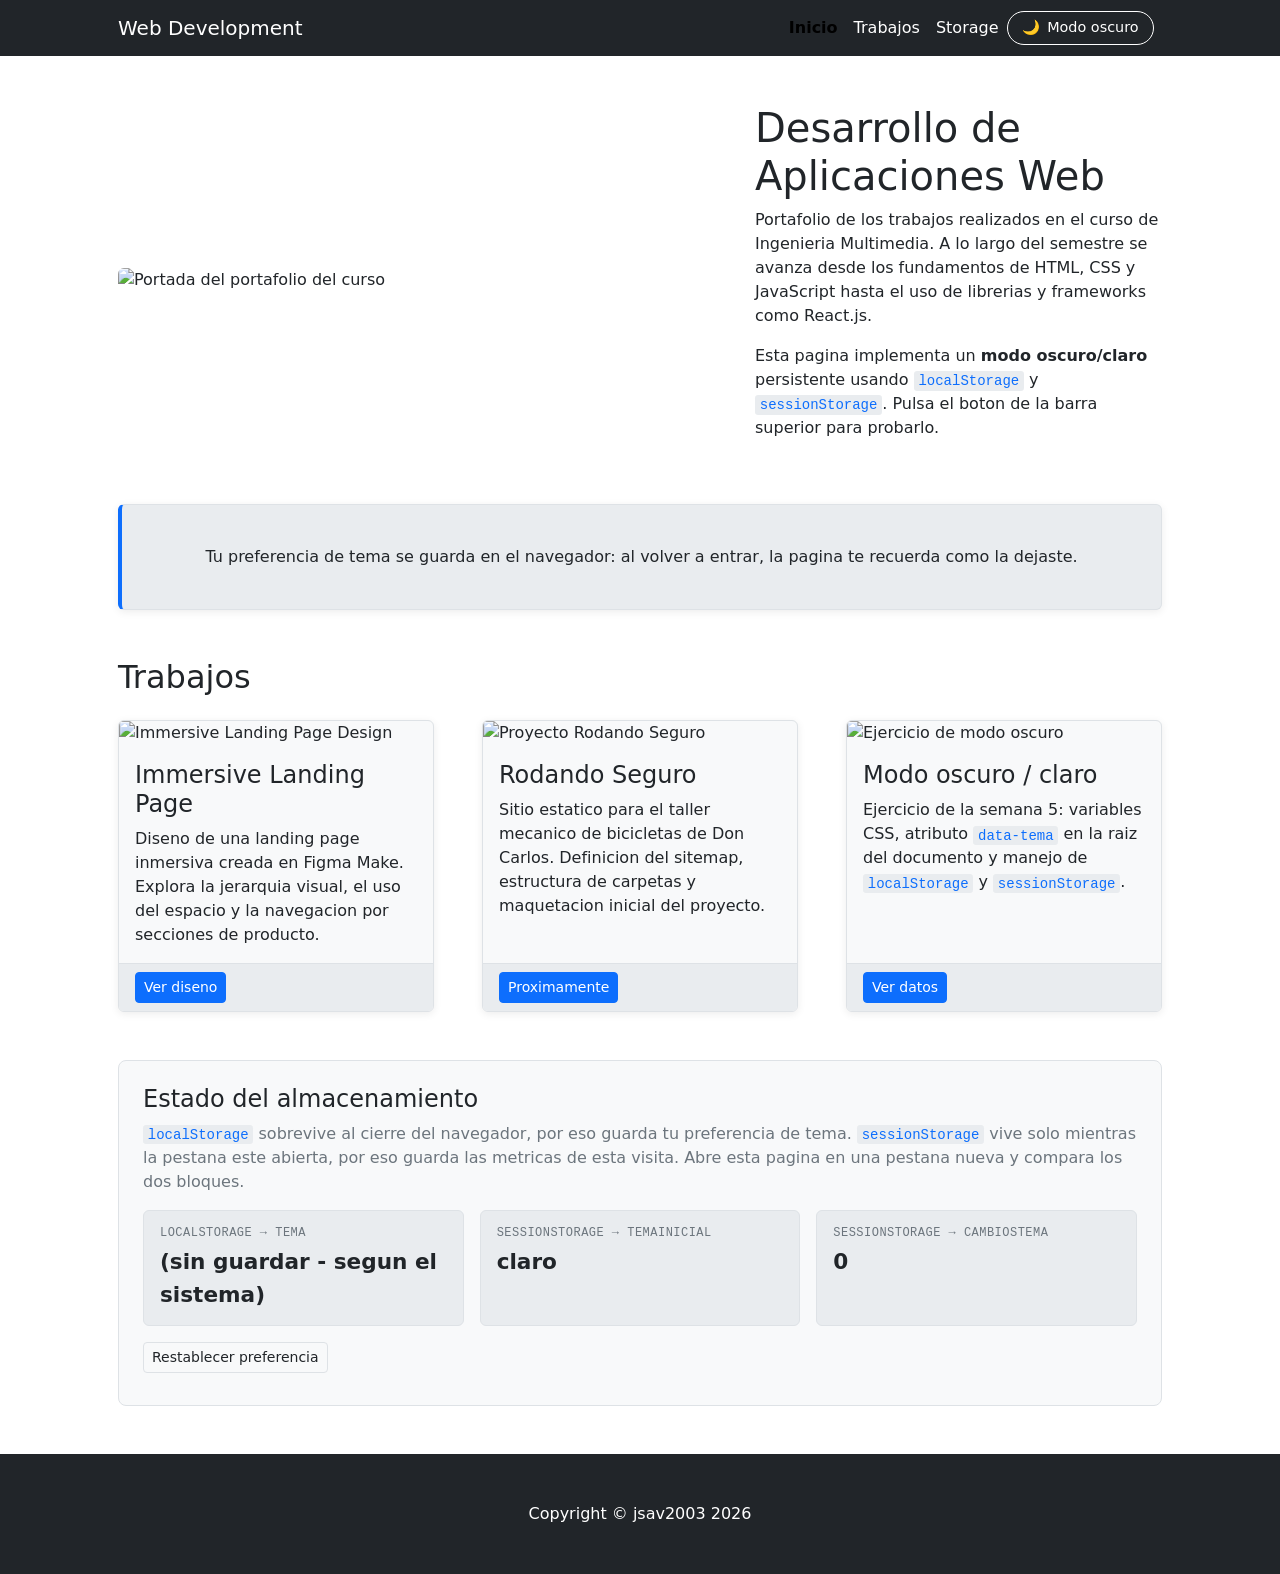
==== index.html @ 3b8ce4d8 "feat: modo oscuro/claro con localStorage y sessionStorage Implementa el ejercicio de la semana 5 sob" ====
<!DOCTYPE html>
<html lang="es" data-tema="claro">

<head>
    <meta charset="utf-8" />
    <meta name="viewport" content="width=device-width, initial-scale=1, shrink-to-fit=no" />
    <meta name="description" content="Portafolio del curso Desarrollo de Aplicaciones Web con modo oscuro/claro" />
    <meta name="author" content="jsav2003" />
    <title>Web Development - Portafolio</title>

    <!--
      Script anti-FOUC (Flash Of Unstyled Content).
      Se ejecuta ANTES de que el navegador pinte la pagina para que, al recargar
      en modo oscuro, no aparezca un destello blanco. Es el unico JS inline del
      proyecto; toda la logica restante vive en js/main.js
    -->
    <script>
        (function () {
            try {
                var temaGuardado = localStorage.getItem('tema');
                if (!temaGuardado) {
                    var prefiereOscuro = window.matchMedia('(prefers-color-scheme: dark)').matches;
                    temaGuardado = prefiereOscuro ? 'oscuro' : 'claro';
                }
                document.documentElement.setAttribute('data-tema', temaGuardado);
            } catch (e) {
                // Modo incognito o storage bloqueado: se queda en el tema claro por defecto
            }
        })();
    </script>

    <!-- Bootstrap 5.2.3 (CDN) -->
    <link href="https://cdn.jsdelivr.net/npm/bootstrap@5.2.3/dist/css/bootstrap.min.css" rel="stylesheet" />
    <!-- Estilos propios: aqui vive el tema oscuro/claro -->
    <link href="css/styles.css" rel="stylesheet" />
</head>

<body>
    <!-- Navbar -->
    <nav class="navbar navbar-expand-lg">
        <div class="container px-5">
            <a class="navbar-brand" href="#!">Web Development</a>

            <!--
              El boton del tema va FUERA del .collapse y con order-lg-3 para que
              quede siempre visible: en movil junto a la hamburguesa, y en
              escritorio al final de la barra. Si estuviera dentro del menu
              colapsable habria que abrir la hamburguesa para cambiar de tema.
            -->
            <button id="btn-tema" class="btn btn-tema ms-auto me-2 order-lg-3" type="button" aria-pressed="false"
                aria-label="Cambiar entre modo claro y oscuro">
                <span id="icono-tema" aria-hidden="true">&#127769;</span>
                <!-- Bajo 576px solo se muestra el icono para que quepa junto a la
                     hamburguesa; el aria-label del boton mantiene la accesibilidad -->
                <span id="texto-tema" class="d-none d-sm-inline">Modo oscuro</span>
            </button>

            <button class="navbar-toggler order-lg-4" type="button" data-bs-toggle="collapse"
                data-bs-target="#navbarSupportedContent" aria-controls="navbarSupportedContent" aria-expanded="false"
                aria-label="Abrir navegacion"><span class="navbar-toggler-icon"></span></button>

            <div class="collapse navbar-collapse order-lg-2" id="navbarSupportedContent">
                <ul class="navbar-nav ms-auto mb-2 mb-lg-0 align-items-lg-center">
                    <li class="nav-item"><a class="nav-link active" aria-current="page" href="#!">Inicio</a></li>
                    <li class="nav-item"><a class="nav-link" href="#modules">Trabajos</a></li>
                    <li class="nav-item"><a class="nav-link" href="#panel-storage">Storage</a></li>
                </ul>
            </div>
        </div>
    </nav>

    <!-- Contenido -->
    <div class="container px-4 px-lg-5">
        <!-- Hero -->
        <div class="row gx-4 gx-lg-5 align-items-center my-5">
            <div class="col-lg-7">
                <img class="img-fluid rounded mb-4 mb-lg-0"
                    src="https://dummyimage.com/900x400/0d6efd/ffffff.jpg&text=Desarrollo+de+Aplicaciones+Web"
                    alt="Portada del portafolio del curso" />
            </div>
            <div class="col-lg-5">
                <h1 class="font-weight-light">Desarrollo de Aplicaciones Web</h1>
                <p>Portafolio de los trabajos realizados en el curso de Ingenieria Multimedia. A lo largo del semestre
                    se avanza desde los fundamentos de HTML, CSS y JavaScript hasta el uso de librerias y frameworks
                    como React.js.</p>
                <p>Esta pagina implementa un <strong>modo oscuro/claro</strong> persistente usando
                    <code>localStorage</code> y <code>sessionStorage</code>. Pulsa el boton de la barra superior para
                    probarlo.
                </p>
            </div>
        </div>

        <!-- Call to action -->
        <div class="card tarjeta-cta my-5 py-4 text-center">
            <div class="card-body">
                <p class="m-0">Tu preferencia de tema se guarda en el navegador: al volver a entrar, la pagina te
                    recuerda como la dejaste.</p>
            </div>
        </div>

        <!-- Trabajos -->
        <h2 class="mb-4">Trabajos</h2>
        <div class="row gx-4 gx-lg-5" id="modules">
            <div class="col-md-4 mb-5">
                <div class="card h-100">
                    <img src="https://dummyimage.com/900x400/6f42c1/ffffff.jpg&text=Immersive+Landing+Page"
                        class="card-img-top" alt="Immersive Landing Page Design">
                    <div class="card-body">
                        <h3 class="card-title h4">Immersive Landing Page</h3>
                        <p class="card-text">Diseno de una landing page inmersiva creada en Figma Make. Explora la
                            jerarquia visual, el uso del espacio y la navegacion por secciones de producto.</p>
                    </div>
                    <div class="card-footer">
                        <a class="btn btn-primary btn-sm"
                            href="https://www.figma.com/make/F8ZqIShRKfXpooKJKKJQv5/Immersive-Landing-Page-Design?p=f&preview-route=%2F%23men"
                            target="_blank" rel="noopener">Ver diseno</a>
                    </div>
                </div>
            </div>
            <div class="col-md-4 mb-5">
                <div class="card h-100">
                    <img src="https://dummyimage.com/900x400/198754/ffffff.jpg&text=Rodando+Seguro" class="card-img-top"
                        alt="Proyecto Rodando Seguro">
                    <div class="card-body">
                        <h3 class="card-title h4">Rodando Seguro</h3>
                        <p class="card-text">Sitio estatico para el taller mecanico de bicicletas de Don Carlos.
                            Definicion del sitemap, estructura de carpetas y maquetacion inicial del proyecto.</p>
                    </div>
                    <div class="card-footer"><a class="btn btn-primary btn-sm" href="#!">Proximamente</a></div>
                </div>
            </div>
            <div class="col-md-4 mb-5">
                <div class="card h-100">
                    <img src="https://dummyimage.com/900x400/fd7e14/ffffff.jpg&text=Modo+Oscuro" class="card-img-top"
                        alt="Ejercicio de modo oscuro">
                    <div class="card-body">
                        <h3 class="card-title h4">Modo oscuro / claro</h3>
                        <p class="card-text">Ejercicio de la semana 5: variables CSS, atributo <code>data-tema</code> en
                            la raiz del documento y manejo de <code>localStorage</code> y <code>sessionStorage</code>.
                        </p>
                    </div>
                    <div class="card-footer"><a class="btn btn-primary btn-sm" href="#panel-storage">Ver datos</a></div>
                </div>
            </div>
        </div>

        <!-- Panel que demuestra el uso de los dos storages -->
        <section id="panel-storage" class="panel-storage mb-5">
            <h2 class="h4">Estado del almacenamiento</h2>
            <p class="texto-atenuado">
                <code>localStorage</code> sobrevive al cierre del navegador, por eso guarda tu preferencia de tema.
                <code>sessionStorage</code> vive solo mientras la pestana este abierta, por eso guarda las metricas de
                esta visita. Abre esta pagina en una pestana nueva y compara los dos bloques.
            </p>

            <div class="row g-3">
                <div class="col-md-4">
                    <div class="dato-storage">
                        <span class="etiqueta-storage">localStorage &rarr; tema</span>
                        <span class="valor-storage" id="valor-tema">-</span>
                    </div>
                </div>
                <div class="col-md-4">
                    <div class="dato-storage">
                        <span class="etiqueta-storage">sessionStorage &rarr; temaInicial</span>
                        <span class="valor-storage" id="valor-tema-inicial">-</span>
                    </div>
                </div>
                <div class="col-md-4">
                    <div class="dato-storage">
                        <span class="etiqueta-storage">sessionStorage &rarr; cambiosTema</span>
                        <span class="valor-storage" id="valor-cambios">-</span>
                    </div>
                </div>
            </div>

            <button id="btn-restablecer" class="btn btn-outline-secondary btn-sm mt-3" type="button">
                Restablecer preferencia
            </button>
            <p class="texto-atenuado mt-2 mb-0"><small id="mensaje-restablecer" role="status"></small></p>
        </section>
    </div>

    <!-- Footer -->
    <footer class="pie-pagina py-5">
        <div class="container px-4 px-lg-5">
            <p class="m-0 text-center">Copyright &copy; jsav2003 2026</p>
        </div>
    </footer>

    <!-- Bootstrap JS (navbar responsive) -->
    <script src="https://cdn.jsdelivr.net/npm/bootstrap@5.2.3/dist/js/bootstrap.bundle.min.js"></script>
    <!-- Logica del tema -->
    <script src="js/main.js"></script>
</body>

</html>
---- css/styles.css ----
/* ==========================================================================
   Tema claro / oscuro
   --------------------------------------------------------------------------
   Bootstrap 5.2.3 no trae modo oscuro nativo (los "color modes" llegaron en
   la 5.3), asi que el tema se construye a mano con variables CSS.

   El interruptor es el atributo data-tema del elemento <html>:
       <html data-tema="claro">   ->  usa los valores de :root
       <html data-tema="oscuro">  ->  usa los valores redefinidos abajo

   Cada regla de mas abajo consume las variables, nunca colores fijos, para
   que cambiar de tema solo implique redefinir los tokens.
   ========================================================================== */

/* --- Modo claro: valores por defecto -------------------------------------- */
:root {
    --color-fondo: #ffffff;
    --color-texto: #212529;
    --color-superficie: #f8f9fa;
    /* fondo de tarjetas y paneles */
    --color-superficie-alt: #e9ecef;
    /* fondo de los datos del panel */
    --color-borde: #dee2e6;
    --color-nav: #212529;
    --color-nav-texto: #ffffff;
    --color-atenuado: #6c757d;
    --color-acento: #0d6efd;
    --sombra-tarjeta: 0 .125rem .5rem rgba(0, 0, 0, .075);
}

/* --- Modo oscuro: solo se redefinen los tokens ---------------------------- */
[data-tema="oscuro"] {
    --color-fondo: #121212;
    --color-texto: #e9ecef;
    --color-superficie: #1e1e1e;
    --color-superficie-alt: #2a2a2a;
    --color-borde: #343a40;
    --color-nav: #000000;
    --color-nav-texto: #f8f9fa;
    --color-atenuado: #adb5bd;
    --color-acento: #6ea8fe;
    --sombra-tarjeta: 0 .125rem .5rem rgba(0, 0, 0, .5);
}

/* ==========================================================================
   Base
   ========================================================================== */

body {
    margin: 0;
    background-color: var(--color-fondo);
    color: var(--color-texto);
    /* La transicion suaviza el cambio de tema en lugar de un corte brusco */
    transition: background-color .3s ease, color .3s ease;
}

/* Respeta a quien pidio menos animacion en su sistema operativo */
@media (prefers-reduced-motion: reduce) {

    body,
    .card,
    .btn-tema {
        transition: none;
    }
}

h1,
h2,
h3,
h4,
h5,
h6 {
    color: var(--color-texto);
}

code {
    color: var(--color-acento);
    background-color: var(--color-superficie-alt);
    padding: .1rem .3rem;
    border-radius: .2rem;
}

.texto-atenuado {
    color: var(--color-atenuado);
}

/* ==========================================================================
   Navbar
   ========================================================================== */

.navbar {
    background-color: var(--color-nav);
    transition: background-color .3s ease;
}

.navbar .navbar-brand,
.navbar .nav-link {
    color: var(--color-nav-texto);
}

.navbar .nav-link:hover,
.navbar .nav-link:focus {
    color: var(--color-acento);
}

.navbar .nav-link.active {
    font-weight: 600;
}

/* Icono "hamburguesa" dibujado en blanco para que se vea sobre la nav oscura */
.navbar-toggler {
    border-color: rgba(255, 255, 255, .3);
}

.navbar-toggler-icon {
    background-image: url("data:image/svg+xml,%3csvg xmlns='http://www.w3.org/2000/svg' viewBox='0 0 30 30'%3e%3cpath stroke='rgba%28255,255,255,0.75%29' stroke-linecap='round' stroke-miterlimit='10' stroke-width='2' d='M4 7h22M4 15h22M4 23h22'/%3e%3c/svg%3e");
}

/* --- Boton de cambio de tema --------------------------------------------- */

.btn-tema {
    background-color: transparent;
    color: var(--color-nav-texto);
    border: 1px solid var(--color-nav-texto);
    border-radius: 2rem;
    padding: .35rem .9rem;
    font-size: .9rem;
    display: inline-flex;
    align-items: center;
    gap: .45rem;
    transition: background-color .2s ease, color .2s ease;
}

.btn-tema:hover {
    background-color: var(--color-nav-texto);
    color: var(--color-nav);
}

.btn-tema:focus-visible {
    outline: 2px solid var(--color-acento);
    outline-offset: 2px;
}

/* ==========================================================================
   Tarjetas
   ========================================================================== */

.card {
    background-color: var(--color-superficie);
    color: var(--color-texto);
    border-color: var(--color-borde);
    box-shadow: var(--sombra-tarjeta);
    transition: background-color .3s ease, color .3s ease, border-color .3s ease;
}

.card-footer {
    background-color: var(--color-superficie-alt);
    border-top-color: var(--color-borde);
}

/* Tarjeta destacada (call to action) */
.tarjeta-cta {
    background-color: var(--color-superficie-alt);
    border-left: 4px solid var(--color-acento);
}

/* ==========================================================================
   Panel de storage
   ========================================================================== */

.panel-storage {
    background-color: var(--color-superficie);
    border: 1px solid var(--color-borde);
    border-radius: .5rem;
    padding: 1.5rem;
    transition: background-color .3s ease, border-color .3s ease;
}

.dato-storage {
    background-color: var(--color-superficie-alt);
    border: 1px solid var(--color-borde);
    border-radius: .375rem;
    padding: .85rem 1rem;
    height: 100%;
    display: flex;
    flex-direction: column;
    gap: .25rem;
}

.etiqueta-storage {
    font-size: .75rem;
    text-transform: uppercase;
    letter-spacing: .04em;
    color: var(--color-atenuado);
    font-family: ui-monospace, SFMono-Regular, Menlo, Consolas, monospace;
}

.valor-storage {
    font-size: 1.35rem;
    font-weight: 600;
    color: var(--color-texto);
}

.btn-outline-secondary {
    color: var(--color-texto);
    border-color: var(--color-borde);
}

.btn-outline-secondary:hover {
    background-color: var(--color-superficie-alt);
    color: var(--color-texto);
    border-color: var(--color-atenuado);
}

/* ==========================================================================
   Footer
   ========================================================================== */

.pie-pagina {
    background-color: var(--color-nav);
    color: var(--color-nav-texto);
    transition: background-color .3s ease;
}
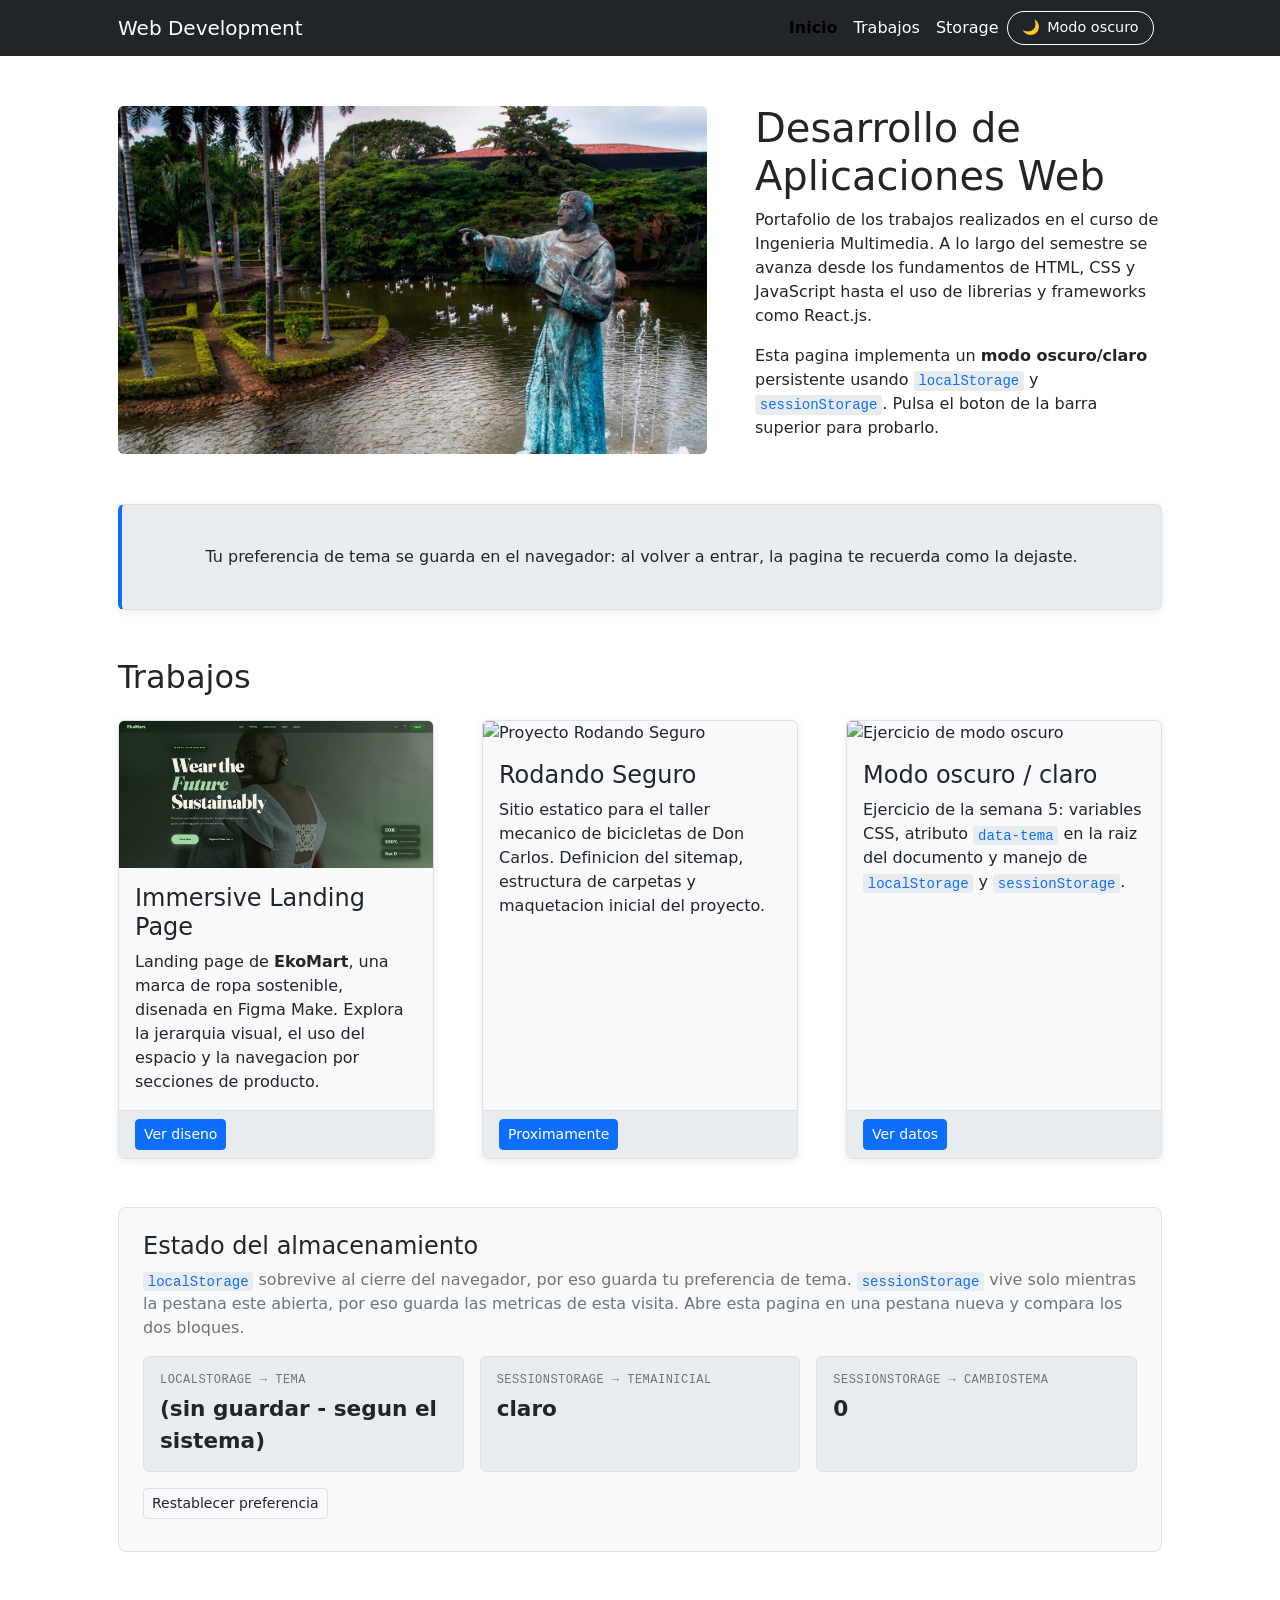
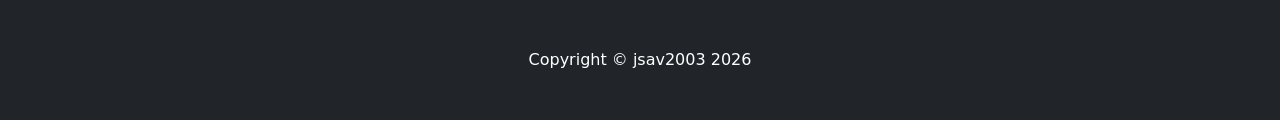
==== commit 17f9bfed: "feat: agrega las imagenes propias del banner y del diseno EkoMart - assets/img/banner.jpg: foto del " ====
--- a/index.html
+++ b/index.html
@@ -74,9 +74,8 @@
         <!-- Hero -->
         <div class="row gx-4 gx-lg-5 align-items-center my-5">
             <div class="col-lg-7">
-                <img class="img-fluid rounded mb-4 mb-lg-0"
-                    src="https://dummyimage.com/900x400/0d6efd/ffffff.jpg&text=Desarrollo+de+Aplicaciones+Web"
-                    alt="Portada del portafolio del curso" />
+                <img class="img-fluid rounded mb-4 mb-lg-0" src="assets/img/banner.jpg"
+                    alt="Lago y estatua del campus de la Universidad de San Buenaventura Cali" />
             </div>
             <div class="col-lg-5">
                 <h1 class="font-weight-light">Desarrollo de Aplicaciones Web</h1>
@@ -103,16 +102,17 @@
         <div class="row gx-4 gx-lg-5" id="modules">
             <div class="col-md-4 mb-5">
                 <div class="card h-100">
-                    <img src="https://dummyimage.com/900x400/6f42c1/ffffff.jpg&text=Immersive+Landing+Page"
-                        class="card-img-top" alt="Immersive Landing Page Design">
+                    <img src="assets/img/ekomart.jpg" class="card-img-top"
+                        alt="Pagina de inicio de EkoMart con el titulo Wear the Future Sustainably">
                     <div class="card-body">
                         <h3 class="card-title h4">Immersive Landing Page</h3>
-                        <p class="card-text">Diseno de una landing page inmersiva creada en Figma Make. Explora la
-                            jerarquia visual, el uso del espacio y la navegacion por secciones de producto.</p>
+                        <p class="card-text">Landing page de <strong>EkoMart</strong>, una marca de ropa sostenible,
+                            disenada en Figma Make. Explora la jerarquia visual, el uso del espacio y la navegacion por
+                            secciones de producto.</p>
                     </div>
                     <div class="card-footer">
                         <a class="btn btn-primary btn-sm"
-                            href="https://www.figma.com/make/F8ZqIShRKfXpooKJKKJQv5/Immersive-Landing-Page-Design?p=f&preview-route=%2F%23men"
+                            href="https://www.figma.com/make/F8ZqIShRKfXpooKJKKJQv5/Immersive-Landing-Page-Design?code-node-id=0-6&p=f&fullscreen=1"
                             target="_blank" rel="noopener">Ver diseno</a>
                     </div>
                 </div>
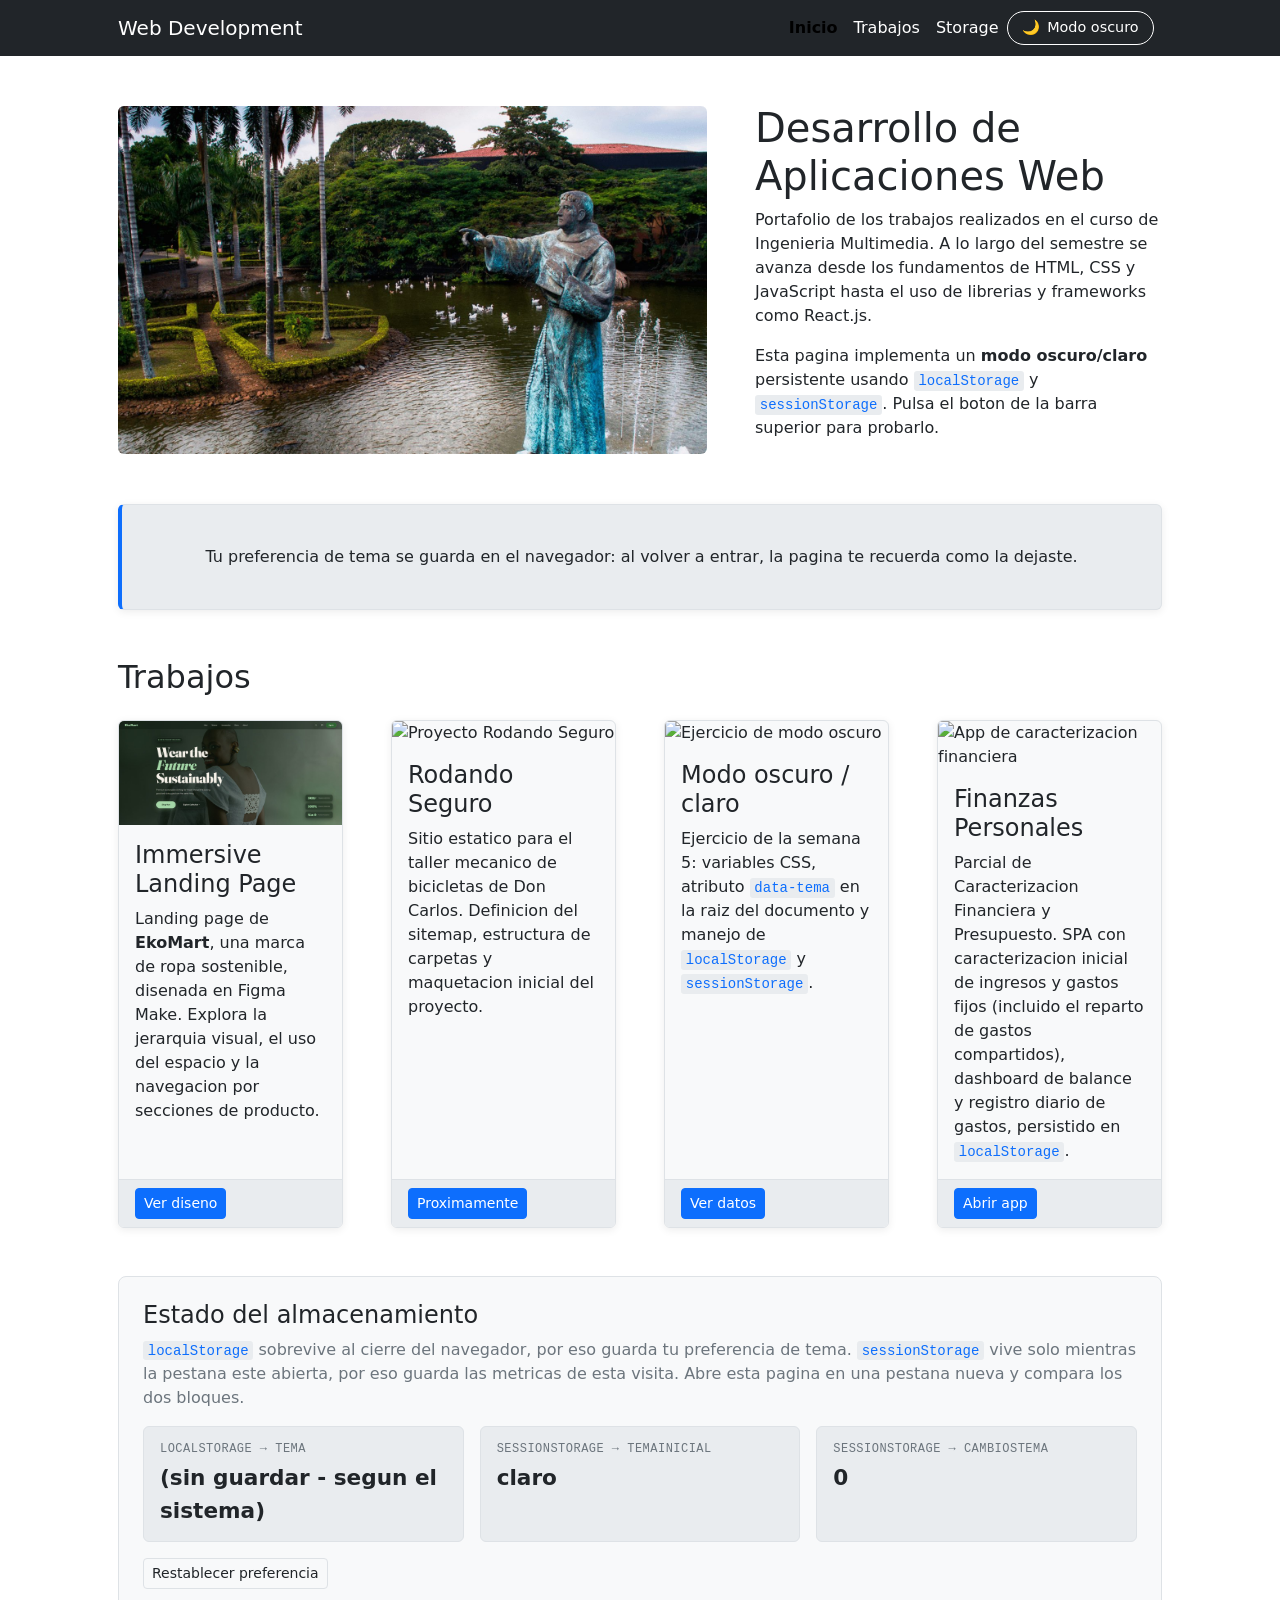
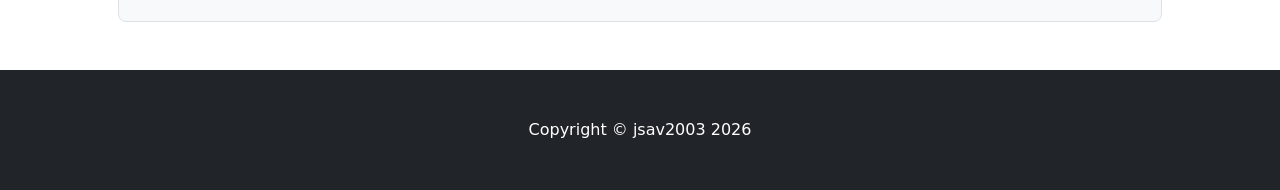
==== commit 63b45be4: "feat: enlaza la app de finanzas desde el portafolio Cuarta tarjeta en la seccion Trabajos que abre f" ====
--- a/index.html
+++ b/index.html
@@ -100,7 +100,7 @@
         <!-- Trabajos -->
         <h2 class="mb-4">Trabajos</h2>
         <div class="row gx-4 gx-lg-5" id="modules">
-            <div class="col-md-4 mb-5">
+            <div class="col-lg-3 col-md-6 mb-5">
                 <div class="card h-100">
                     <img src="assets/img/ekomart.jpg" class="card-img-top"
                         alt="Pagina de inicio de EkoMart con el titulo Wear the Future Sustainably">
@@ -117,7 +117,7 @@
                     </div>
                 </div>
             </div>
-            <div class="col-md-4 mb-5">
+            <div class="col-lg-3 col-md-6 mb-5">
                 <div class="card h-100">
                     <img src="https://dummyimage.com/900x400/198754/ffffff.jpg&text=Rodando+Seguro" class="card-img-top"
                         alt="Proyecto Rodando Seguro">
@@ -129,7 +129,7 @@
                     <div class="card-footer"><a class="btn btn-primary btn-sm" href="#!">Proximamente</a></div>
                 </div>
             </div>
-            <div class="col-md-4 mb-5">
+            <div class="col-lg-3 col-md-6 mb-5">
                 <div class="card h-100">
                     <img src="https://dummyimage.com/900x400/fd7e14/ffffff.jpg&text=Modo+Oscuro" class="card-img-top"
                         alt="Ejercicio de modo oscuro">
@@ -140,6 +140,20 @@
                         </p>
                     </div>
                     <div class="card-footer"><a class="btn btn-primary btn-sm" href="#panel-storage">Ver datos</a></div>
+                </div>
+            </div>
+            <div class="col-lg-3 col-md-6 mb-5">
+                <div class="card h-100">
+                    <img src="https://dummyimage.com/900x400/0d6efd/ffffff.jpg&text=Finanzas" class="card-img-top"
+                        alt="App de caracterizacion financiera">
+                    <div class="card-body">
+                        <h3 class="card-title h4">Finanzas Personales</h3>
+                        <p class="card-text">Parcial de Caracterizacion Financiera y Presupuesto. SPA con
+                            caracterizacion inicial de ingresos y gastos fijos (incluido el reparto de gastos
+                            compartidos), dashboard de balance y registro diario de gastos, persistido en
+                            <code>localStorage</code>.</p>
+                    </div>
+                    <div class="card-footer"><a class="btn btn-primary btn-sm" href="finanzas/">Abrir app</a></div>
                 </div>
             </div>
         </div>
@@ -190,7 +204,9 @@
 
     <!-- Bootstrap JS (navbar responsive) -->
     <script src="https://cdn.jsdelivr.net/npm/bootstrap@5.2.3/dist/js/bootstrap.bundle.min.js"></script>
-    <!-- Logica del tema -->
+    <!-- Logica del tema, compartida con finanzas/ -->
+    <script src="js/tema.js"></script>
+    <!-- Panel de almacenamiento (solo esta pagina) -->
     <script src="js/main.js"></script>
 </body>
 
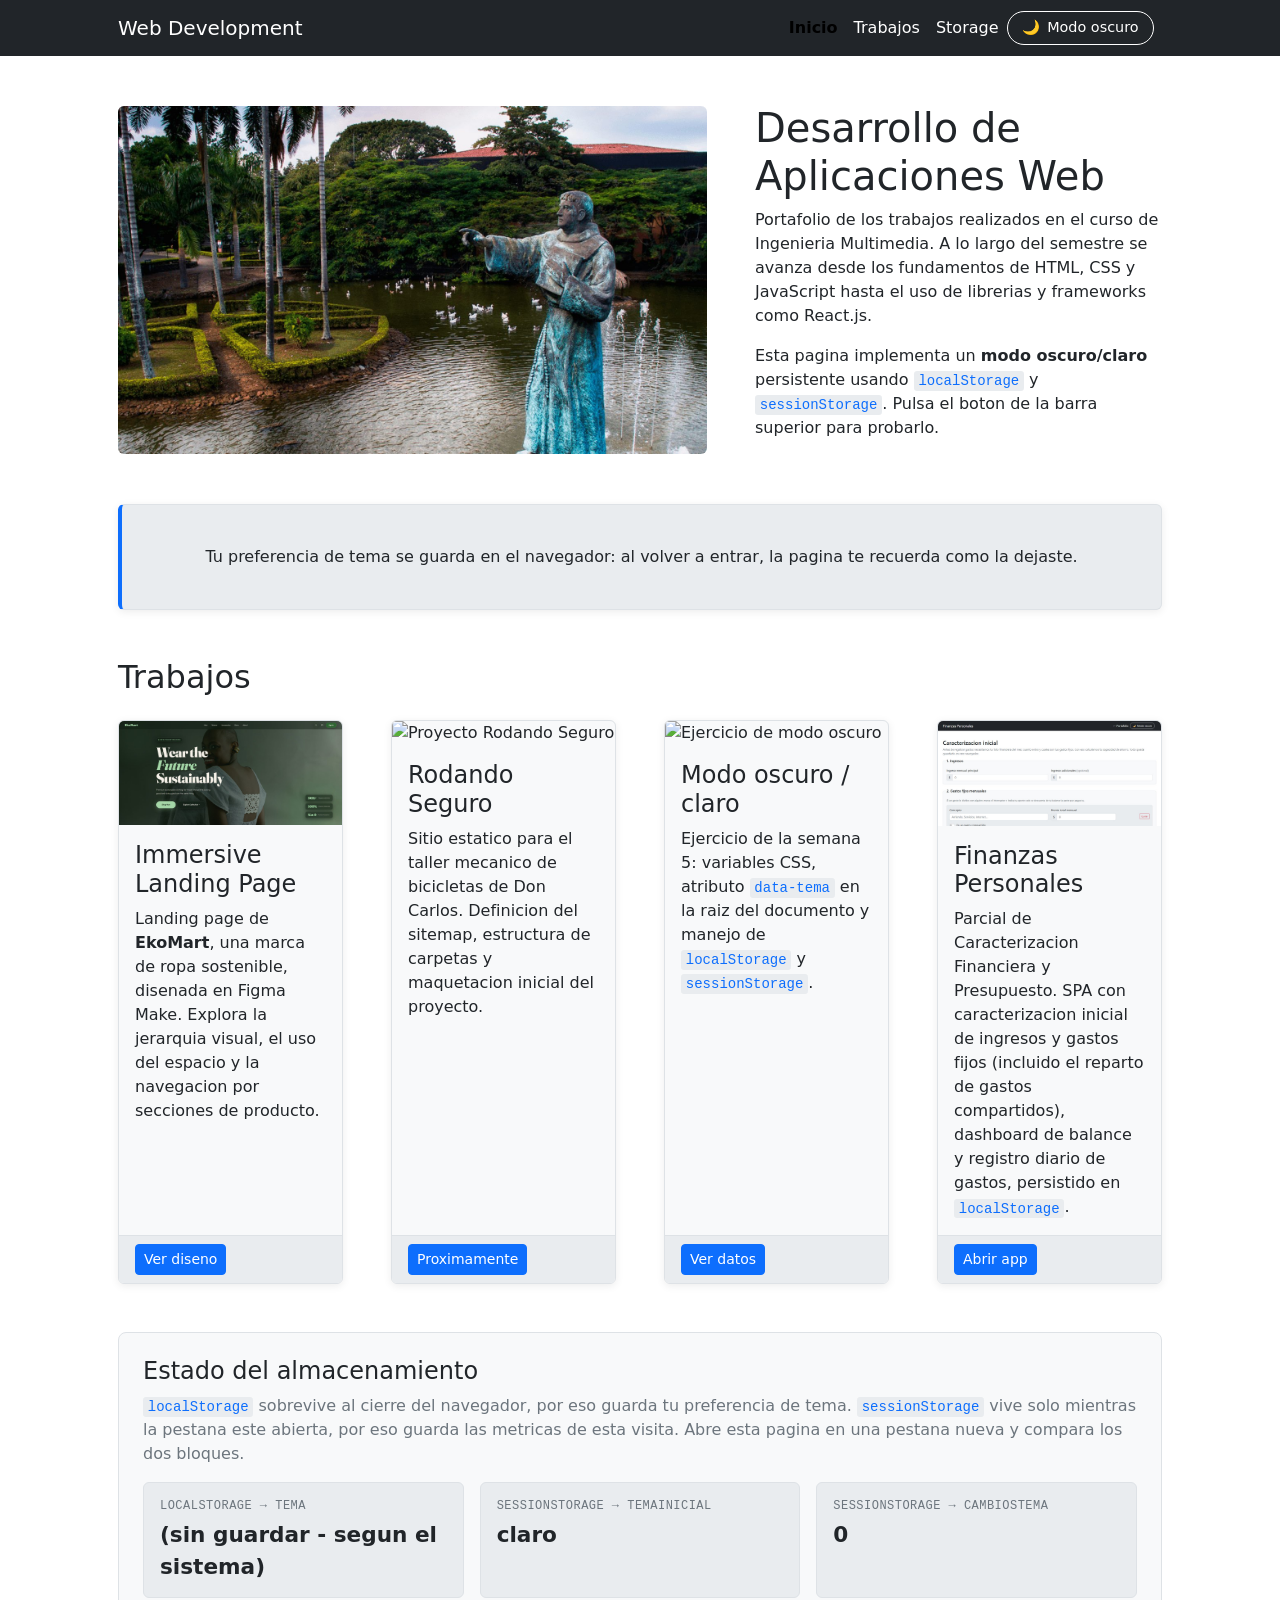
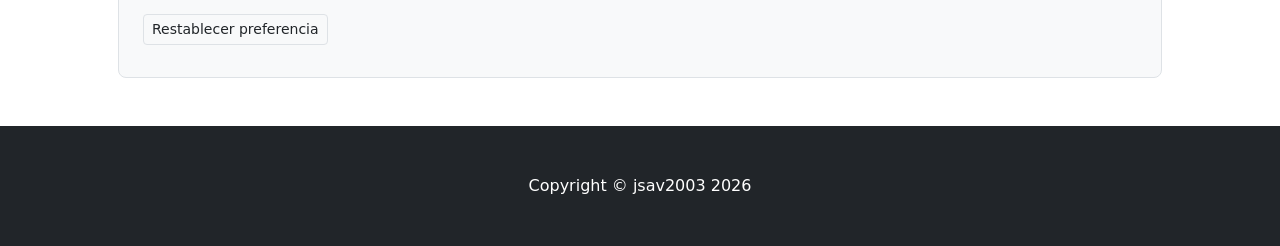
==== commit 4101eda6: "feat: usa una captura real como portada de la tarjeta de finanzas Reemplaza el placeholder de dummyi" ====
--- a/index.html
+++ b/index.html
@@ -144,8 +144,8 @@
             </div>
             <div class="col-lg-3 col-md-6 mb-5">
                 <div class="card h-100">
-                    <img src="https://dummyimage.com/900x400/0d6efd/ffffff.jpg&text=Finanzas" class="card-img-top"
-                        alt="App de caracterizacion financiera">
+                    <img src="assets/img/finanzas.jpg" class="card-img-top"
+                        alt="Formulario de caracterizacion inicial de la app de finanzas personales">
                     <div class="card-body">
                         <h3 class="card-title h4">Finanzas Personales</h3>
                         <p class="card-text">Parcial de Caracterizacion Financiera y Presupuesto. SPA con
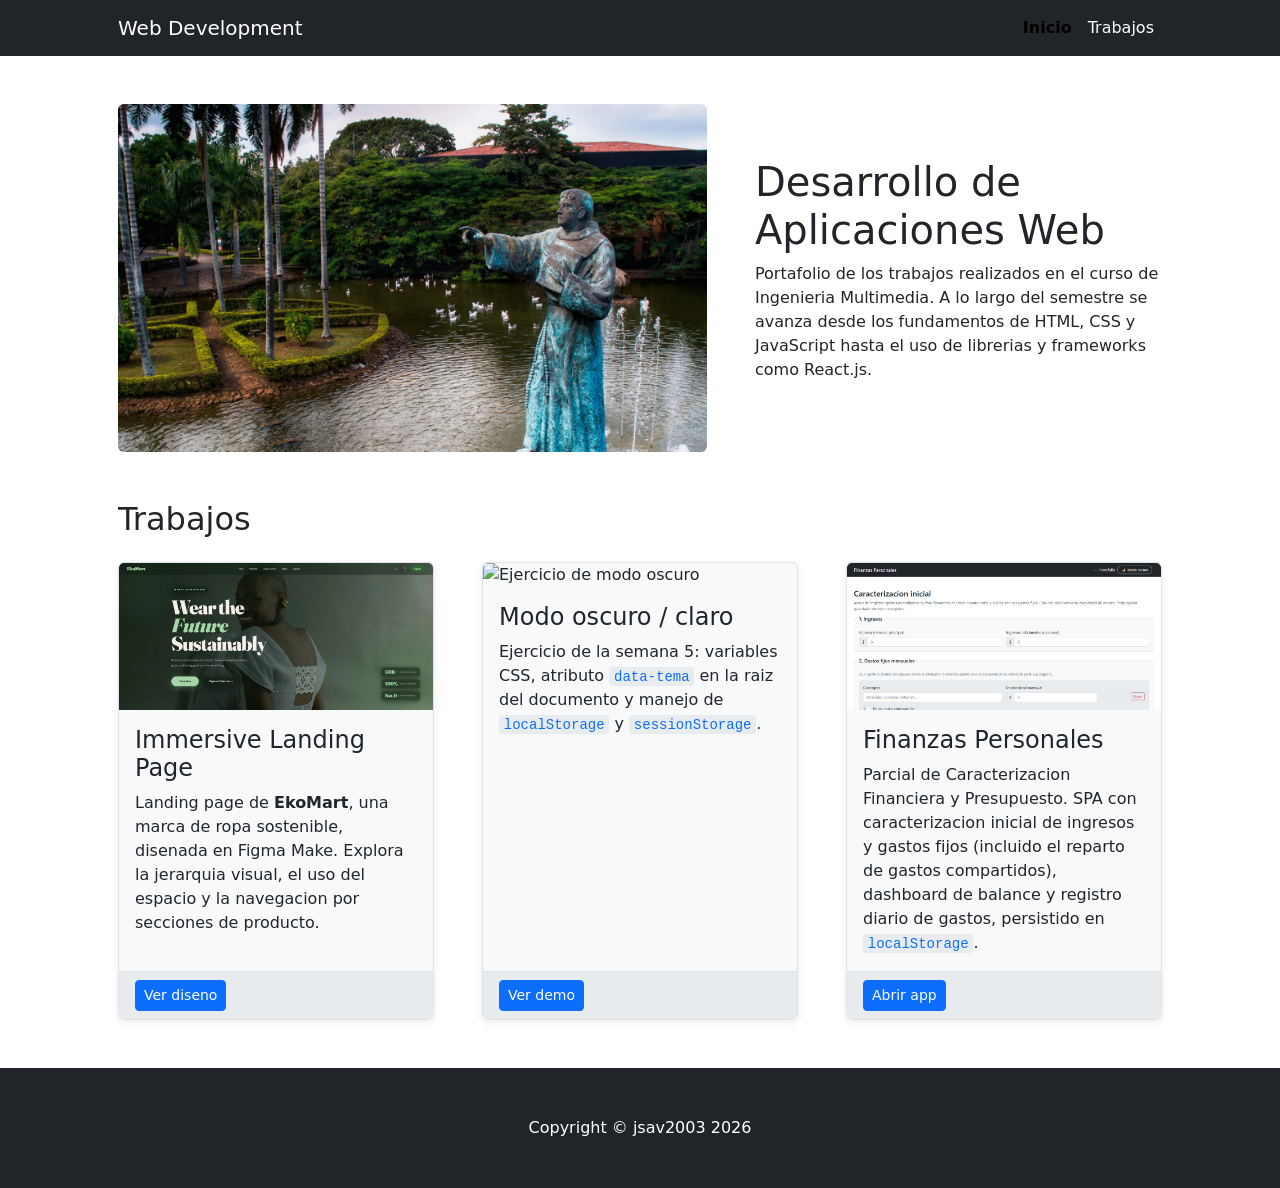
==== commit 619e871f: "refactor: mueve el ejercicio de modo oscuro a su propia pagina El portafolio (index.html) deja de ll" ====
--- a/index.html
+++ b/index.html
@@ -1,37 +1,16 @@
 <!DOCTYPE html>
-<html lang="es" data-tema="claro">
+<html lang="es">
 
 <head>
     <meta charset="utf-8" />
     <meta name="viewport" content="width=device-width, initial-scale=1, shrink-to-fit=no" />
-    <meta name="description" content="Portafolio del curso Desarrollo de Aplicaciones Web con modo oscuro/claro" />
+    <meta name="description" content="Portafolio del curso Desarrollo de Aplicaciones Web" />
     <meta name="author" content="jsav2003" />
     <title>Web Development - Portafolio</title>
 
-    <!--
-      Script anti-FOUC (Flash Of Unstyled Content).
-      Se ejecuta ANTES de que el navegador pinte la pagina para que, al recargar
-      en modo oscuro, no aparezca un destello blanco. Es el unico JS inline del
-      proyecto; toda la logica restante vive en js/main.js
-    -->
-    <script>
-        (function () {
-            try {
-                var temaGuardado = localStorage.getItem('tema');
-                if (!temaGuardado) {
-                    var prefiereOscuro = window.matchMedia('(prefers-color-scheme: dark)').matches;
-                    temaGuardado = prefiereOscuro ? 'oscuro' : 'claro';
-                }
-                document.documentElement.setAttribute('data-tema', temaGuardado);
-            } catch (e) {
-                // Modo incognito o storage bloqueado: se queda en el tema claro por defecto
-            }
-        })();
-    </script>
-
     <!-- Bootstrap 5.2.3 (CDN) -->
     <link href="https://cdn.jsdelivr.net/npm/bootstrap@5.2.3/dist/css/bootstrap.min.css" rel="stylesheet" />
-    <!-- Estilos propios: aqui vive el tema oscuro/claro -->
+    <!-- Estilos propios, compartidos con modo-oscuro/ y finanzas/ -->
     <link href="css/styles.css" rel="stylesheet" />
 </head>
 
@@ -41,21 +20,7 @@
         <div class="container px-5">
             <a class="navbar-brand" href="#!">Web Development</a>
 
-            <!--
-              El boton del tema va FUERA del .collapse y con order-lg-3 para que
-              quede siempre visible: en movil junto a la hamburguesa, y en
-              escritorio al final de la barra. Si estuviera dentro del menu
-              colapsable habria que abrir la hamburguesa para cambiar de tema.
-            -->
-            <button id="btn-tema" class="btn btn-tema ms-auto me-2 order-lg-3" type="button" aria-pressed="false"
-                aria-label="Cambiar entre modo claro y oscuro">
-                <span id="icono-tema" aria-hidden="true">&#127769;</span>
-                <!-- Bajo 576px solo se muestra el icono para que quepa junto a la
-                     hamburguesa; el aria-label del boton mantiene la accesibilidad -->
-                <span id="texto-tema" class="d-none d-sm-inline">Modo oscuro</span>
-            </button>
-
-            <button class="navbar-toggler order-lg-4" type="button" data-bs-toggle="collapse"
+            <button class="navbar-toggler order-lg-4 ms-auto" type="button" data-bs-toggle="collapse"
                 data-bs-target="#navbarSupportedContent" aria-controls="navbarSupportedContent" aria-expanded="false"
                 aria-label="Abrir navegacion"><span class="navbar-toggler-icon"></span></button>
 
@@ -63,7 +28,6 @@
                 <ul class="navbar-nav ms-auto mb-2 mb-lg-0 align-items-lg-center">
                     <li class="nav-item"><a class="nav-link active" aria-current="page" href="#!">Inicio</a></li>
                     <li class="nav-item"><a class="nav-link" href="#modules">Trabajos</a></li>
-                    <li class="nav-item"><a class="nav-link" href="#panel-storage">Storage</a></li>
                 </ul>
             </div>
         </div>
@@ -82,25 +46,13 @@
                 <p>Portafolio de los trabajos realizados en el curso de Ingenieria Multimedia. A lo largo del semestre
                     se avanza desde los fundamentos de HTML, CSS y JavaScript hasta el uso de librerias y frameworks
                     como React.js.</p>
-                <p>Esta pagina implementa un <strong>modo oscuro/claro</strong> persistente usando
-                    <code>localStorage</code> y <code>sessionStorage</code>. Pulsa el boton de la barra superior para
-                    probarlo.
-                </p>
-            </div>
-        </div>
-
-        <!-- Call to action -->
-        <div class="card tarjeta-cta my-5 py-4 text-center">
-            <div class="card-body">
-                <p class="m-0">Tu preferencia de tema se guarda en el navegador: al volver a entrar, la pagina te
-                    recuerda como la dejaste.</p>
             </div>
         </div>
 
         <!-- Trabajos -->
         <h2 class="mb-4">Trabajos</h2>
         <div class="row gx-4 gx-lg-5" id="modules">
-            <div class="col-lg-3 col-md-6 mb-5">
+            <div class="col-lg-4 col-md-6 mb-5">
                 <div class="card h-100">
                     <img src="assets/img/ekomart.jpg" class="card-img-top"
                         alt="Pagina de inicio de EkoMart con el titulo Wear the Future Sustainably">
@@ -117,19 +69,7 @@
                     </div>
                 </div>
             </div>
-            <div class="col-lg-3 col-md-6 mb-5">
-                <div class="card h-100">
-                    <img src="https://dummyimage.com/900x400/198754/ffffff.jpg&text=Rodando+Seguro" class="card-img-top"
-                        alt="Proyecto Rodando Seguro">
-                    <div class="card-body">
-                        <h3 class="card-title h4">Rodando Seguro</h3>
-                        <p class="card-text">Sitio estatico para el taller mecanico de bicicletas de Don Carlos.
-                            Definicion del sitemap, estructura de carpetas y maquetacion inicial del proyecto.</p>
-                    </div>
-                    <div class="card-footer"><a class="btn btn-primary btn-sm" href="#!">Proximamente</a></div>
-                </div>
-            </div>
-            <div class="col-lg-3 col-md-6 mb-5">
+            <div class="col-lg-4 col-md-6 mb-5">
                 <div class="card h-100">
                     <img src="https://dummyimage.com/900x400/fd7e14/ffffff.jpg&text=Modo+Oscuro" class="card-img-top"
                         alt="Ejercicio de modo oscuro">
@@ -139,10 +79,10 @@
                             la raiz del documento y manejo de <code>localStorage</code> y <code>sessionStorage</code>.
                         </p>
                     </div>
-                    <div class="card-footer"><a class="btn btn-primary btn-sm" href="#panel-storage">Ver datos</a></div>
+                    <div class="card-footer"><a class="btn btn-primary btn-sm" href="modo-oscuro/">Ver demo</a></div>
                 </div>
             </div>
-            <div class="col-lg-3 col-md-6 mb-5">
+            <div class="col-lg-4 col-md-6 mb-5">
                 <div class="card h-100">
                     <img src="assets/img/finanzas.jpg" class="card-img-top"
                         alt="Formulario de caracterizacion inicial de la app de finanzas personales">
@@ -157,42 +97,6 @@
                 </div>
             </div>
         </div>
-
-        <!-- Panel que demuestra el uso de los dos storages -->
-        <section id="panel-storage" class="panel-storage mb-5">
-            <h2 class="h4">Estado del almacenamiento</h2>
-            <p class="texto-atenuado">
-                <code>localStorage</code> sobrevive al cierre del navegador, por eso guarda tu preferencia de tema.
-                <code>sessionStorage</code> vive solo mientras la pestana este abierta, por eso guarda las metricas de
-                esta visita. Abre esta pagina en una pestana nueva y compara los dos bloques.
-            </p>
-
-            <div class="row g-3">
-                <div class="col-md-4">
-                    <div class="dato-storage">
-                        <span class="etiqueta-storage">localStorage &rarr; tema</span>
-                        <span class="valor-storage" id="valor-tema">-</span>
-                    </div>
-                </div>
-                <div class="col-md-4">
-                    <div class="dato-storage">
-                        <span class="etiqueta-storage">sessionStorage &rarr; temaInicial</span>
-                        <span class="valor-storage" id="valor-tema-inicial">-</span>
-                    </div>
-                </div>
-                <div class="col-md-4">
-                    <div class="dato-storage">
-                        <span class="etiqueta-storage">sessionStorage &rarr; cambiosTema</span>
-                        <span class="valor-storage" id="valor-cambios">-</span>
-                    </div>
-                </div>
-            </div>
-
-            <button id="btn-restablecer" class="btn btn-outline-secondary btn-sm mt-3" type="button">
-                Restablecer preferencia
-            </button>
-            <p class="texto-atenuado mt-2 mb-0"><small id="mensaje-restablecer" role="status"></small></p>
-        </section>
     </div>
 
     <!-- Footer -->
@@ -204,10 +108,6 @@
 
     <!-- Bootstrap JS (navbar responsive) -->
     <script src="https://cdn.jsdelivr.net/npm/bootstrap@5.2.3/dist/js/bootstrap.bundle.min.js"></script>
-    <!-- Logica del tema, compartida con finanzas/ -->
-    <script src="js/tema.js"></script>
-    <!-- Panel de almacenamiento (solo esta pagina) -->
-    <script src="js/main.js"></script>
 </body>
 
 </html>
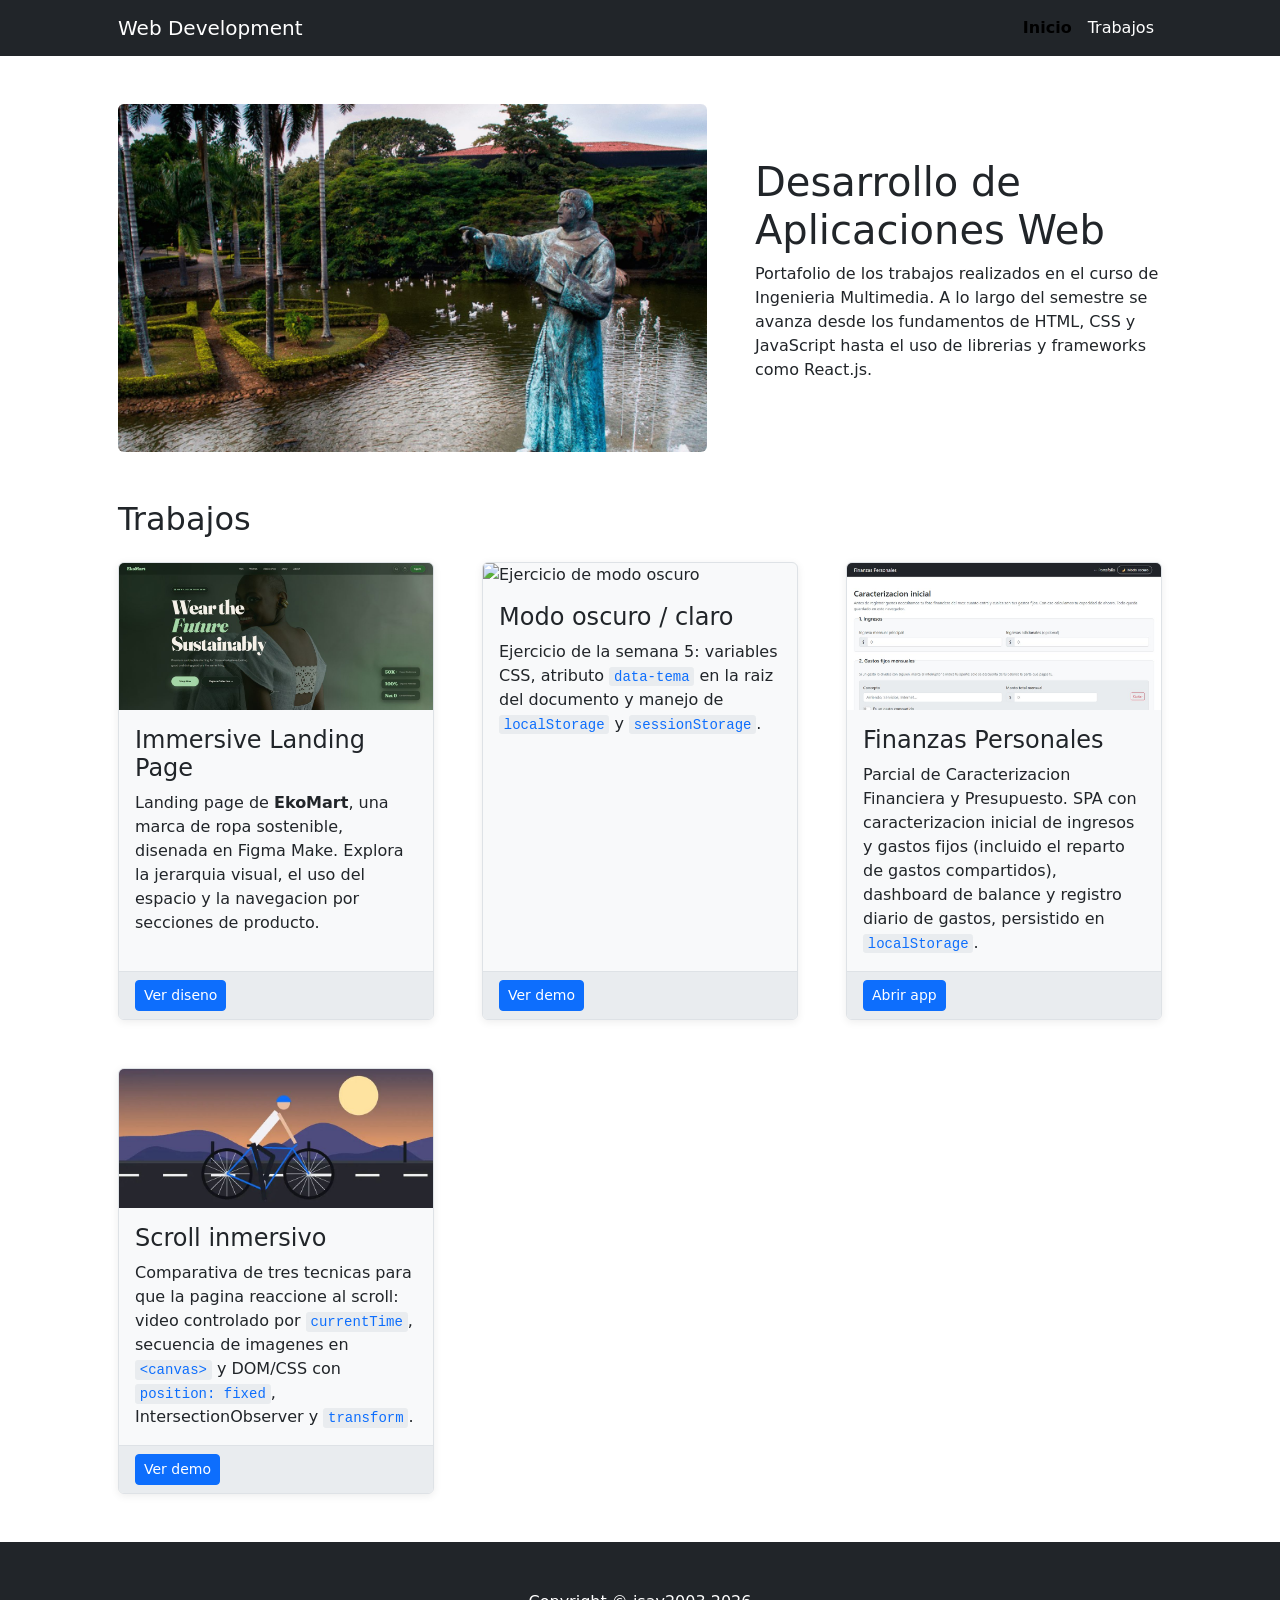
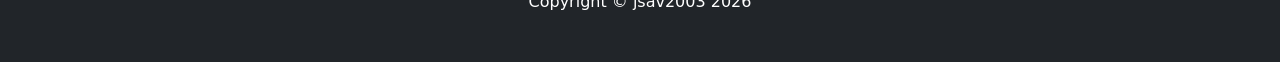
==== commit 04b8a3b8: "feat: demo comparativa de tres tecnicas de scroll inmersivo Pagina scroll-inmersivo/ con video contr" ====
--- a/index.html
+++ b/index.html
@@ -96,6 +96,20 @@
                     <div class="card-footer"><a class="btn btn-primary btn-sm" href="finanzas/">Abrir app</a></div>
                 </div>
             </div>
+            <div class="col-lg-4 col-md-6 mb-5">
+                <div class="card h-100">
+                    <img src="assets/img/scroll.jpg" class="card-img-top"
+                        alt="Bicicleta rodando al atardecer, cuadro de la demo de scroll inmersivo">
+                    <div class="card-body">
+                        <h3 class="card-title h4">Scroll inmersivo</h3>
+                        <p class="card-text">Comparativa de tres tecnicas para que la pagina reaccione al scroll:
+                            video controlado por <code>currentTime</code>, secuencia de imagenes en
+                            <code>&lt;canvas&gt;</code> y DOM/CSS con <code>position: fixed</code>,
+                            IntersectionObserver y <code>transform</code>.</p>
+                    </div>
+                    <div class="card-footer"><a class="btn btn-primary btn-sm" href="scroll-inmersivo/">Ver demo</a></div>
+                </div>
+            </div>
         </div>
     </div>
 
